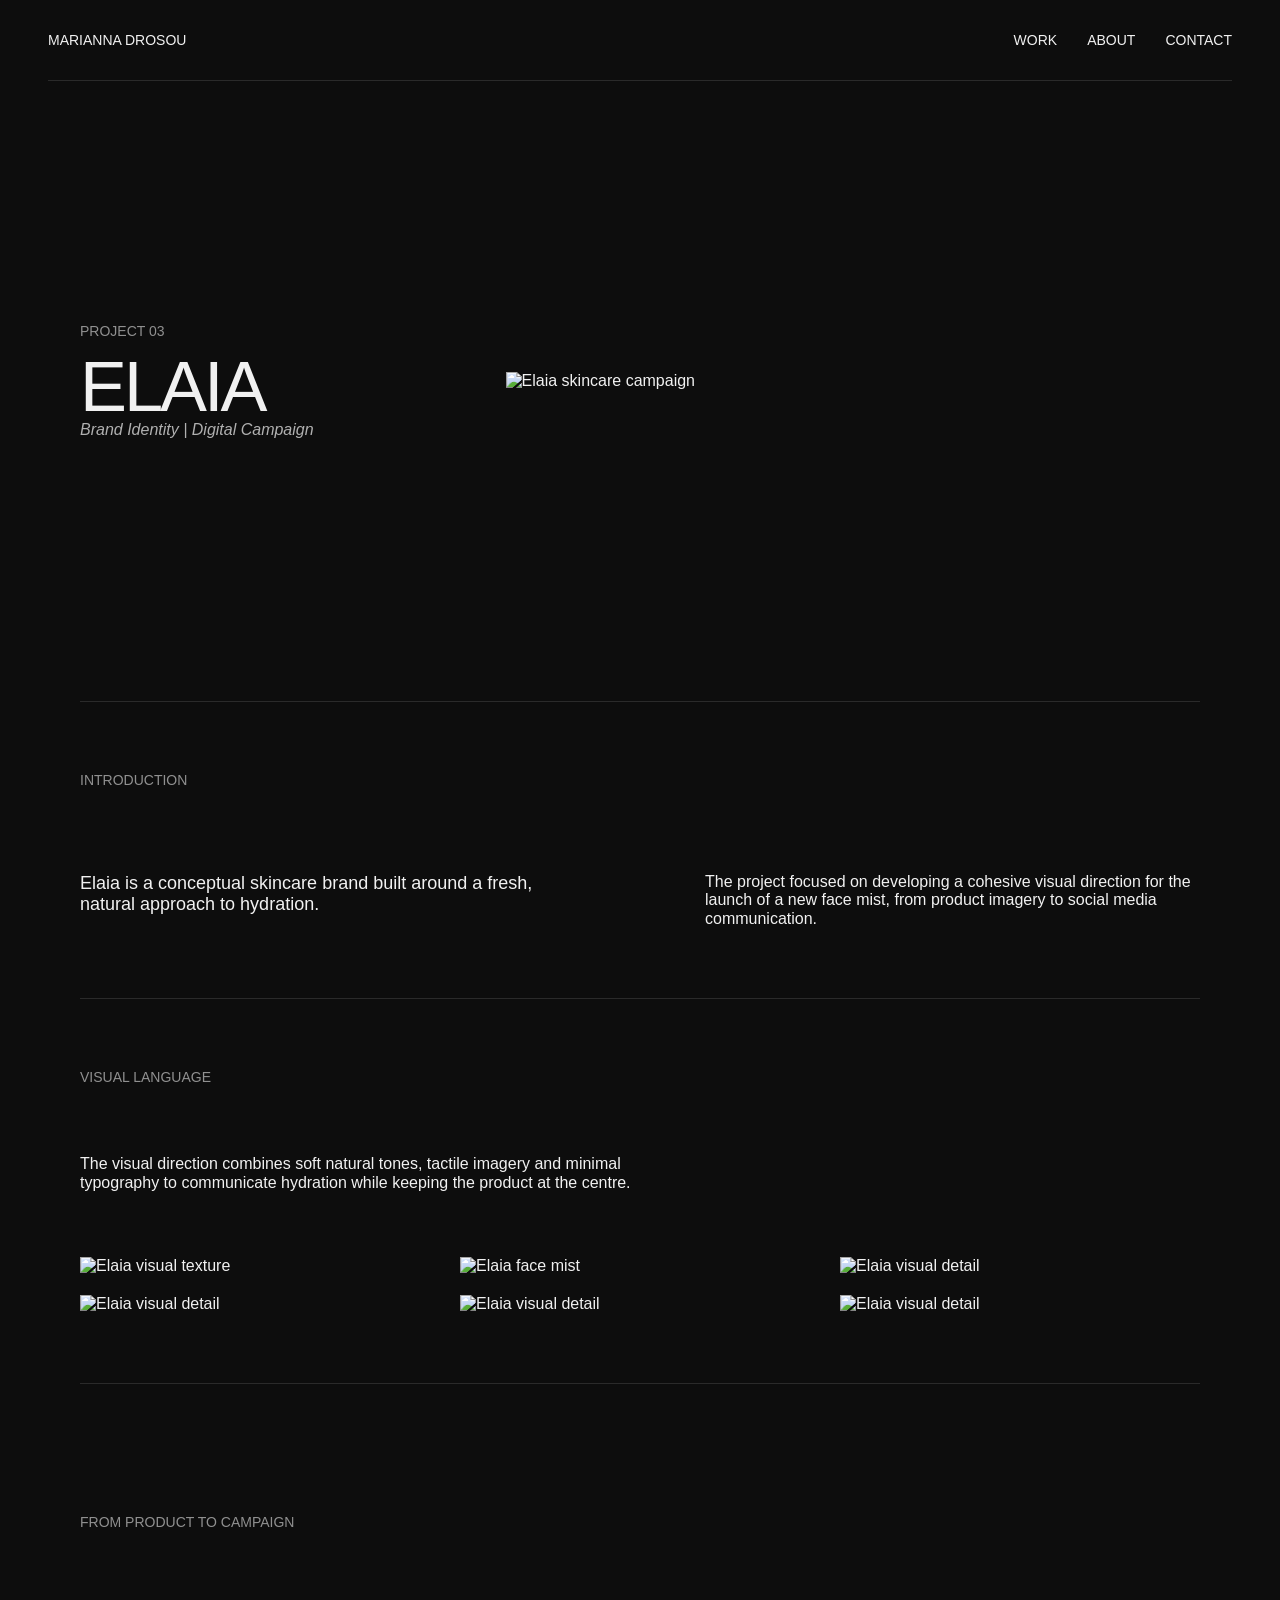
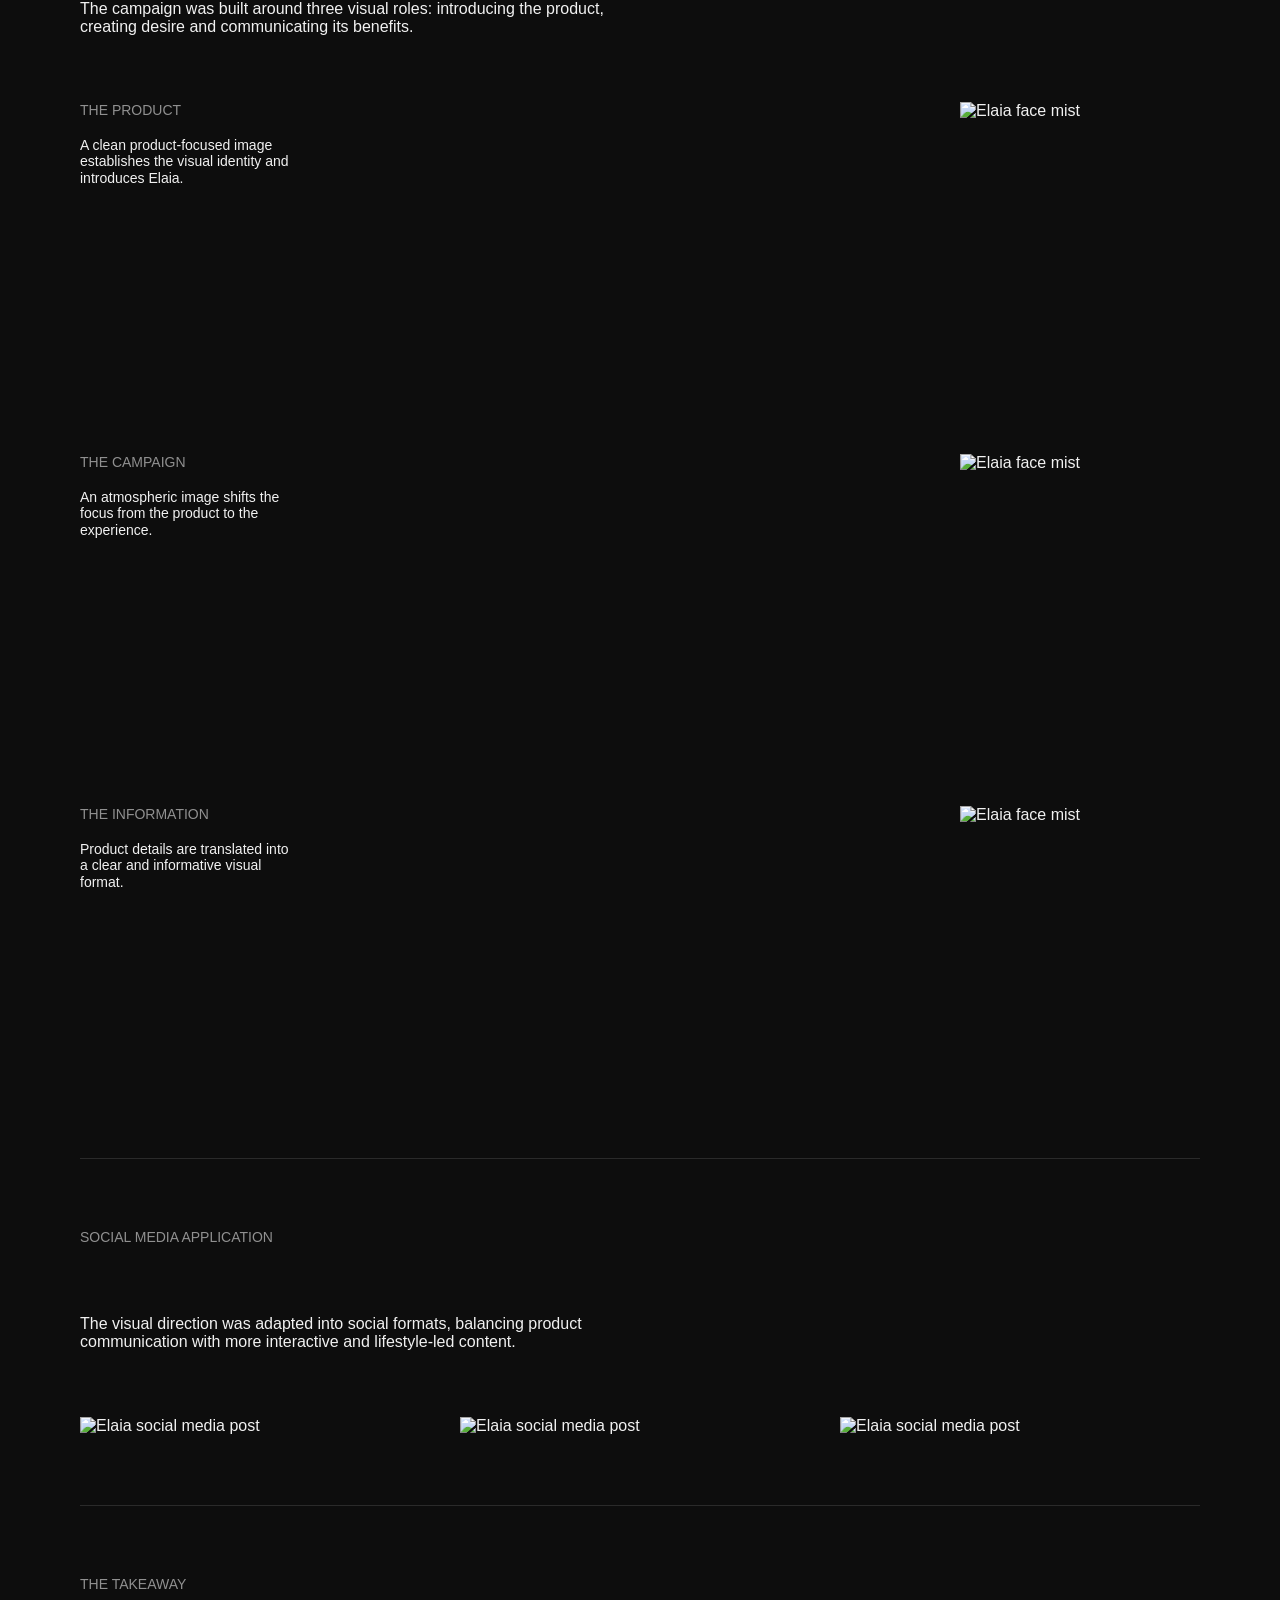
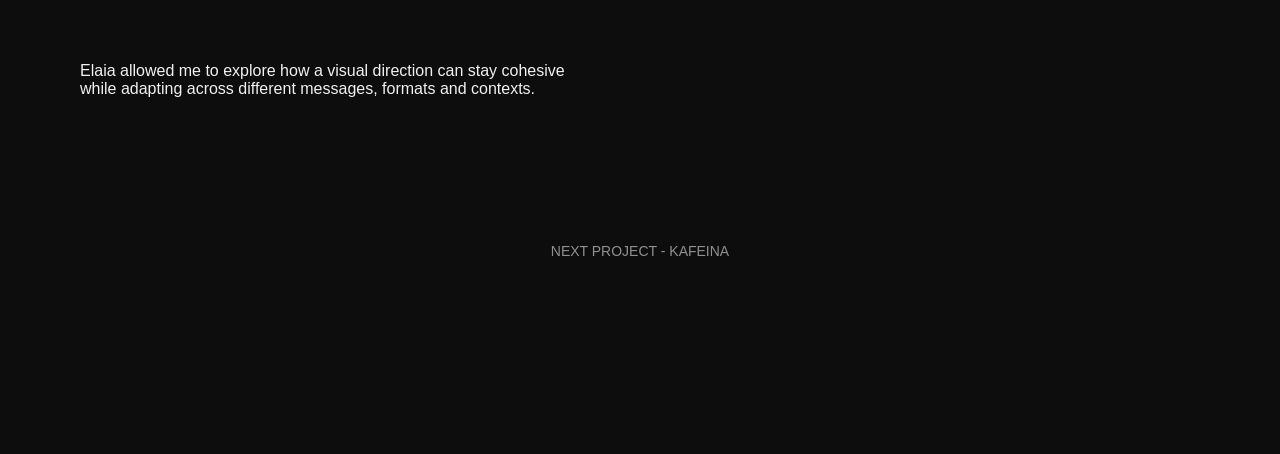
==== elaia.html @ b8cca8e2 "Add files via upload" ====
<!doctype html>
<html lang="en">
<head>
  <meta charset="UTF-8">
  <meta name="viewport" content="width=device-width, initial-scale=1.0">
  <title>Elaia — Marianna Drosou</title>
  <link rel="stylesheet" href="case-study.css">
</head>

<body>
  <header class="site-header">
    <a href="index.html" class="logo">MARIANNA DROSO<span>U</span></a>
    <nav>
      <a href="portfolio.html#work">WORK</a>
      <a href="portfolio.html#about">ABOUT</a>
      <a href="portfolio.html#contact">CONTACT</a>
    </nav>
  </header>

  <main class="case-study">
    <section class="project-hero">
      <div class="hero-copy">
        <p class="eyebrow">PROJECT 03</p>
        <h1>ELAIA</h1>
        <p class="category">Brand Identity | Digital Campaign</p>
      </div>

      <img src="./images/elaia-opening.png" alt="Elaia skincare campaign">
    </section>

    <section class="intro">
      <p class="section-label">INTRODUCTION</p>

      <div class="two-column">
        <p class="large-copy">
          Elaia is a conceptual skincare brand built around a fresh, natural
          approach to hydration.
        </p>

        <p>
          The project focused on developing a cohesive visual direction for
          the launch of a new face mist, from product imagery to social media
          communication.
        </p>
      </div>
    </section>

    <section class="content-section">
      <p class="section-label">VISUAL LANGUAGE</p>

      <p class="section-intro">
        The visual direction combines soft natural tones, tactile imagery and
        minimal typography to communicate hydration while keeping the product
        at the centre.
      </p>

      <div class="project-gallery">
        <img src="./images/visual-1-e.png" alt="Elaia visual texture">
        <img src="./images/visual-2-e.png" alt="Elaia face mist">
        <img src="./images/visual-3-e.png" alt="Elaia visual detail">
        <img src="./images/visual-4-e.png" alt="Elaia visual detail">
        <img src="./images/visual-5-e.png" alt="Elaia visual detail">
        <img src="./images/visual-6-e.png" alt="Elaia visual detail">
      </div>
    </section>

    <section class="content-section experience">
      <p class="section-label">FROM PRODUCT TO CAMPAIGN</p>

      <p class="section-intro">
        The campaign was built around three visual roles: introducing the
        product, creating desire and communicating its benefits.
      </p>

      <div class="elia-feature">
       <div>
    <p class="feature-label">THE PRODUCT</p>
    <p>A clean product-focused image establishes the visual identity and introduces Elaia.</p>
  </div>

  <img src="./images/the-product.png" alt="Elaia face mist">
</div>

<div class="elia-feature">
  <div>
    <p class="feature-label">THE CAMPAIGN</p>
    <p>An atmospheric image shifts the focus from the product to the experience.</p>
  </div>

  <img src="./images/the-campaign.png" alt="Elaia face mist">
</div>

<div class="elia-feature">
  <div>
    <p class="feature-label">THE INFORMATION</p>
    <p>Product details are translated into a clear and informative visual format.</p>
  </div>

  <img src="./images/the-information.png" alt="Elaia face mist">
</div>
    <section class="content-section">
      <p class="section-label">SOCIAL MEDIA APPLICATION</p>

      <p class="section-intro">
        The visual direction was adapted into social formats, balancing
        product communication with more interactive and lifestyle-led content.
      </p>

      <div class="project-gallery">
        <img src="./images/elaia-social-media-1.png" alt="Elaia social media post">
        <img src="./images/elaia-social-media-2.png" alt="Elaia social media post">
        <img src="./images/elaia-social-media-3.png" alt="Elaia social media post">
      </div>
    </section>

    <section class="takeaway">
      <p class="section-label">THE TAKEAWAY</p>

      <div class="two-column">
        <p>
          Elaia allowed me to explore how a visual direction can stay cohesive
          while adapting across different messages, formats and contexts.
        </p>
      </div>
    </section>

    <a class="next-project" href="kafeina.html">NEXT PROJECT - KAFEINA</a>
  </main>
</body>
</html>
---- case-study.css ----
:root {
  --bg: #0d0d0d;
  --text: #f1f1f1;
  --muted: #909090;
}

* {
  box-sizing: border-box;
}

html {
  scroll-behavior: smooth;
}

body {
  margin: 0;
  background: var(--bg);
  color: var(--text);
  font-family: Arial, Helvetica, sans-serif;
  font-size: 16px;
}

a {
  color: inherit;
  text-decoration: none;
}

.site-header {
  height: 81px;
  margin: 0 48px;
  border-bottom: 1px solid #2a2a2a;
  display: flex;
  align-items: center;
  justify-content: space-between;
}

.logo,
.site-header nav a {
  font-size: 14px;
}

.site-header nav {
  display: flex;
  gap: 30px;
}

.case-study {
  width: min(100% - 160px, 1280px);
  margin: 0 auto;
  padding-bottom: 100px;
}

.project-hero {
  min-height: 620px;
  padding: 70px 0 90px;
  position: relative;
  display: grid;
  grid-template-columns: 38% 62%;
  align-items: center;
}

.project-hero img {
  display: block;
  width: 100%;
  height: auto;
}

.eyebrow,
.section-label,
.feature-label {
  margin: 0;
  color: var(--muted);
  font-size: 14px;
}

.hero-copy {
  position: relative;
  z-index: 1;
}

.hero-copy h1 {
  margin: 16px 0 3px;
  font-size: clamp(45px, 5.5vw, 78px);
  font-weight: 400;
  letter-spacing: -3px;
  line-height: 0.9;
}

.category {
  margin: 0;
  color: #b0b0b0;
  font-size: 16px;
  font-style: italic;
}

.intro,
.content-section,
.takeaway {
  padding: 70px 0;
  border-top: 1px solid #2a2a2a;
}

.two-column {
  display: grid;
  grid-template-columns: 1fr 1fr;
  gap: 130px;
  margin-top: 85px;
}

.two-column p,
.section-intro {
  margin: 0;
  line-height: 1.15;
}

.large-copy {
  font-size: 18px;
}

.section-intro {
  max-width: 560px;
  margin: 70px 0 65px;
}

.visual-grid {
  display: grid;
  grid-template-columns: repeat(3, 1fr);
  gap: 28px;
}

.visual-grid img {
  width: 100%;
  height: 100%;
  display: block;
  object-fit: cover;
}

.experience {
  padding-top: 130px;
}

.feature {
  margin: 100px 0;
}

.feature-label {
  margin-bottom: 18px;
}

.feature img {
  width: 100%;
  display: block;
  height: auto;
}

.takeaway .two-column {
  margin-top: 70px;
}

.next-project {
  display: block;
  padding: 75px 0 25px;
  text-align: center;
  color: var(--muted);
  font-size: 14px;
}

.next-project:hover,
.site-header a:hover {
  color: white;
}

@media (max-width: 700px) {
  .site-header {
    height: 64px;
    margin: 0 20px;
  }

  .logo,
  .site-header nav a {
    font-size: 11px;
  }

  .site-header nav {
    gap: 14px;
  }

  .case-study {
    width: min(100% - 40px, 1280px);
  }

  .project-hero {
    min-height: 0;
    padding: 55px 0 70px;
    display: flex;
    flex-direction: column;
    align-items: stretch;
    gap: 30px;
  }

  .hero-copy h1 {
    font-size: 52px;
  }

  .intro,
  .content-section,
  .takeaway {
    padding: 55px 0;
  }

  .two-column {
    grid-template-columns: 1fr;
    gap: 35px;
    margin-top: 45px;
  }

  .section-intro {
    margin: 45px 0;
  }

  .visual-grid {
    gap: 12px;
  }

  .feature {
    margin: 65px 0;
  }

  .next-project {
    padding-top: 45px;
    font-size: 12px;
  }
}

.project-gallery {
  display: grid;
  grid-template-columns: repeat(3, 1fr);
  gap: 20px;
  margin-top: 50px;
}

.project-gallery img {
  width: 100%;
  display: block;
  height: auto;
}

@media (max-width: 700px) {
  .project-gallery {
    gap: 10px;
  }
}

.porsche-visuals {
  display: grid;
  grid-template-columns: repeat(6, 1fr);
  gap: 42px;
  margin-top: 55px;
}

.porsche-visuals img {
  display: block;
  width: 100%;
  height: 100%;
  object-fit: cover;
}

/* Top row: two larger cards */
.porsche-visuals .models {
  grid-column: 1 / 4;
  aspect-ratio: 1.08 / 1;
}

.porsche-visuals .dream-car {
  grid-column: 4 / 7;
  aspect-ratio: 1.2 / 1;
}

/* Bottom row: three smaller cards */
.porsche-visuals .gradient {
  grid-column: 1 / 3;
  aspect-ratio: 1 / 1;
}

.porsche-visuals .message {
  grid-column: 3 / 5;
  aspect-ratio: 1.08 / 1;
}

.porsche-visuals .care {
  grid-column: 5 / 7;
  aspect-ratio: 1.08 / 1;
}

@media (max-width: 700px) {
  .porsche-visuals {
    grid-template-columns: 1fr;
    gap: 16px;
  }

  .porsche-visuals .models,
  .porsche-visuals .dream-car,
  .porsche-visuals .gradient,
  .porsche-visuals .message,
  .porsche-visuals .care {
    grid-column: auto;
    aspect-ratio: auto;
    height: auto;
  }
}
.elia-feature {
  display: grid;
  grid-template-columns: 220px 240px;
  justify-content: space-between;
  align-items: start;
  gap: 48px;
  margin: 52px 0;
}

.elia-feature img {
  width: 240px;
  height: 300px;
  object-fit: cover;
  display: block;
}

.elia-feature .feature-label {
  margin-bottom: 18px;
}

.elia-feature p {
  margin: 0;
  max-width: 220px;
  font-size: 14px;
  line-height: 1.2;
}
@media (max-width: 700px) {
  .elia-feature {
    grid-template-columns: 1fr;
    gap: 24px;
  }

  .elia-feature img {
    width: 100%;
    height: auto;
  }
}

.catalogue-gallery {
  grid-template-columns: repeat(6, 1fr);
  gap: 20px;
}

.catalogue-gallery img {
  height: 100%;
  object-fit: cover;
}

/* Top row */
.catalogue-gallery img:nth-child(1) {
  grid-column: 1 / 5;
  aspect-ratio: 1.6 / 1;
}

.catalogue-gallery img:nth-child(2) {
  grid-column: 5 / 7;
  aspect-ratio: 0.72 / 1;
}

/* Bottom row */
.catalogue-gallery img:nth-child(3) {
  grid-column: 1 / 3;
  aspect-ratio: 1 / 1;
}

.catalogue-gallery img:nth-child(4) {
  grid-column: 3 / 5;
  aspect-ratio: 1 / 1;
}

.catalogue-gallery img:nth-child(5) {
  grid-column: 5 / 7;
  aspect-ratio: 1 / 1;
}

@media (max-width: 700px) {
  .catalogue-gallery {
    grid-template-columns: 1fr;
    gap: 12px;
  }

  .catalogue-gallery img {
    grid-column: auto !important;
    aspect-ratio: auto !important;
    height: auto;
  }
}
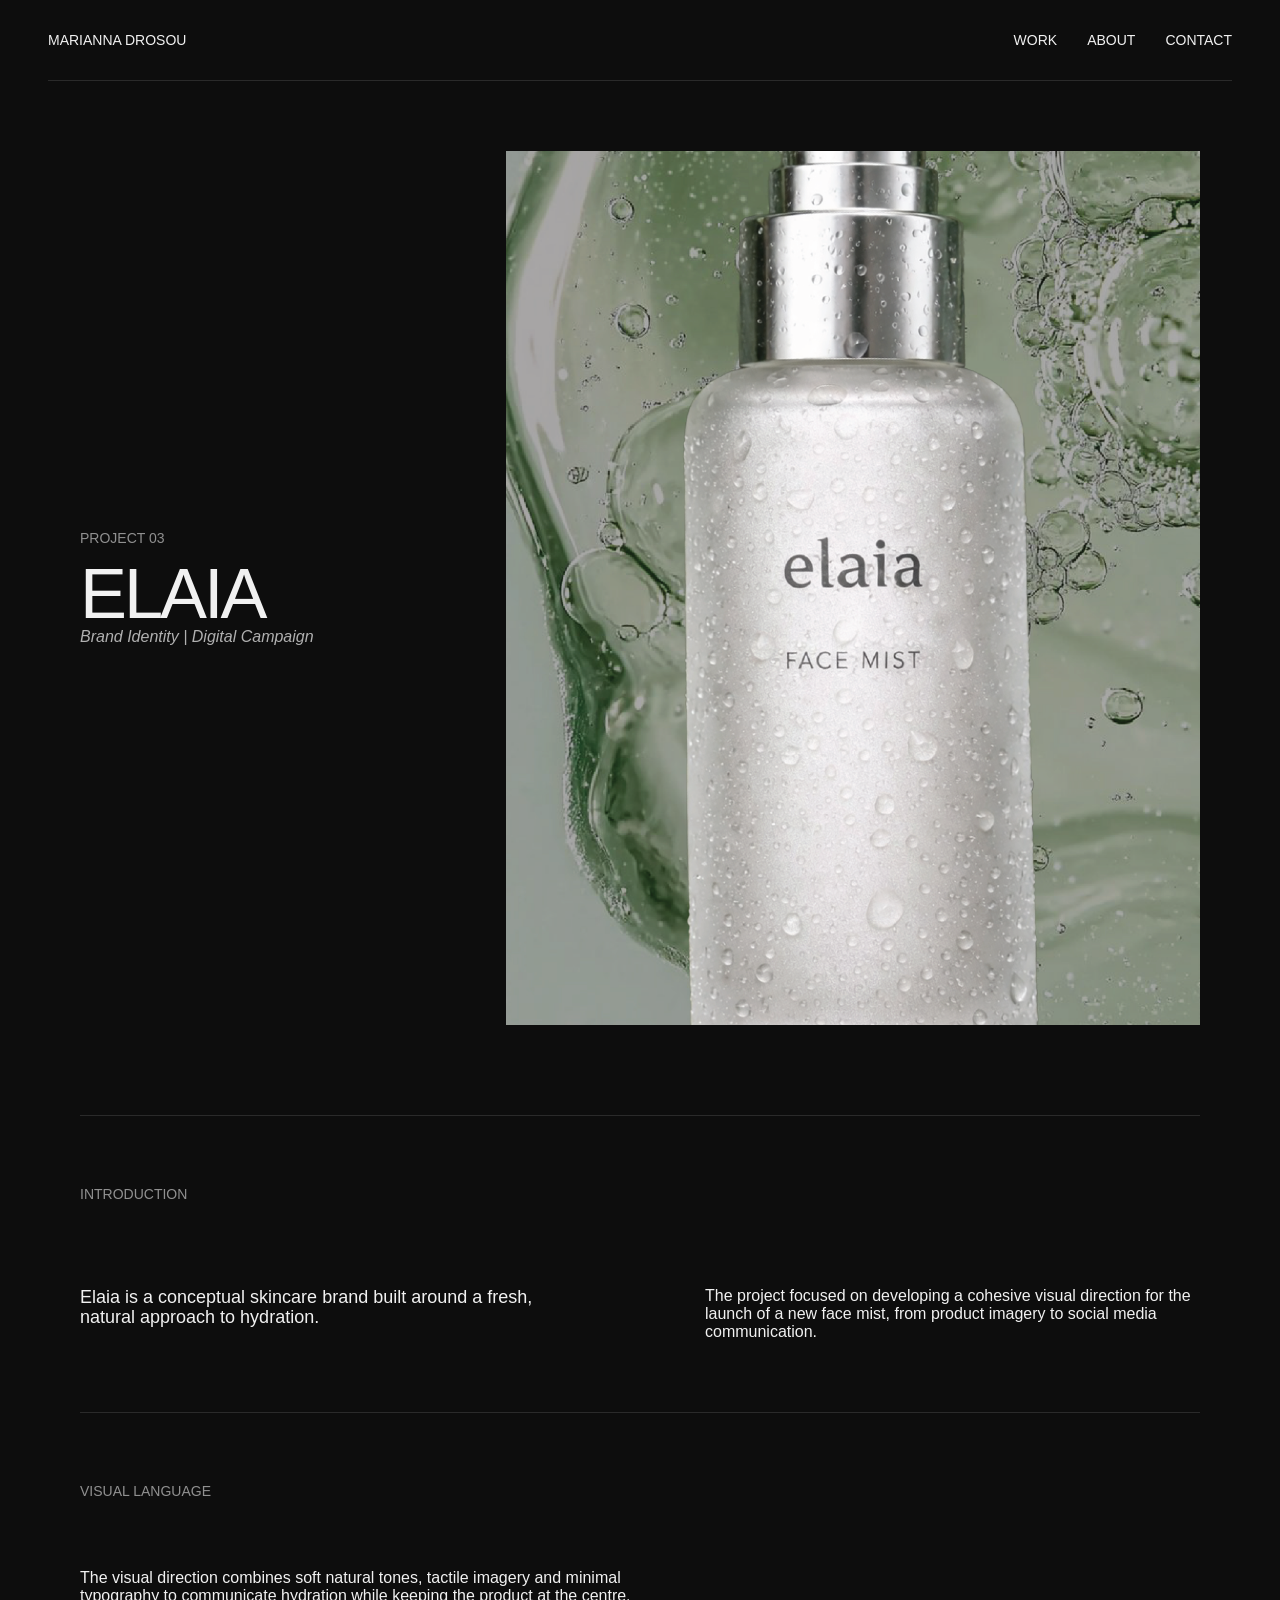
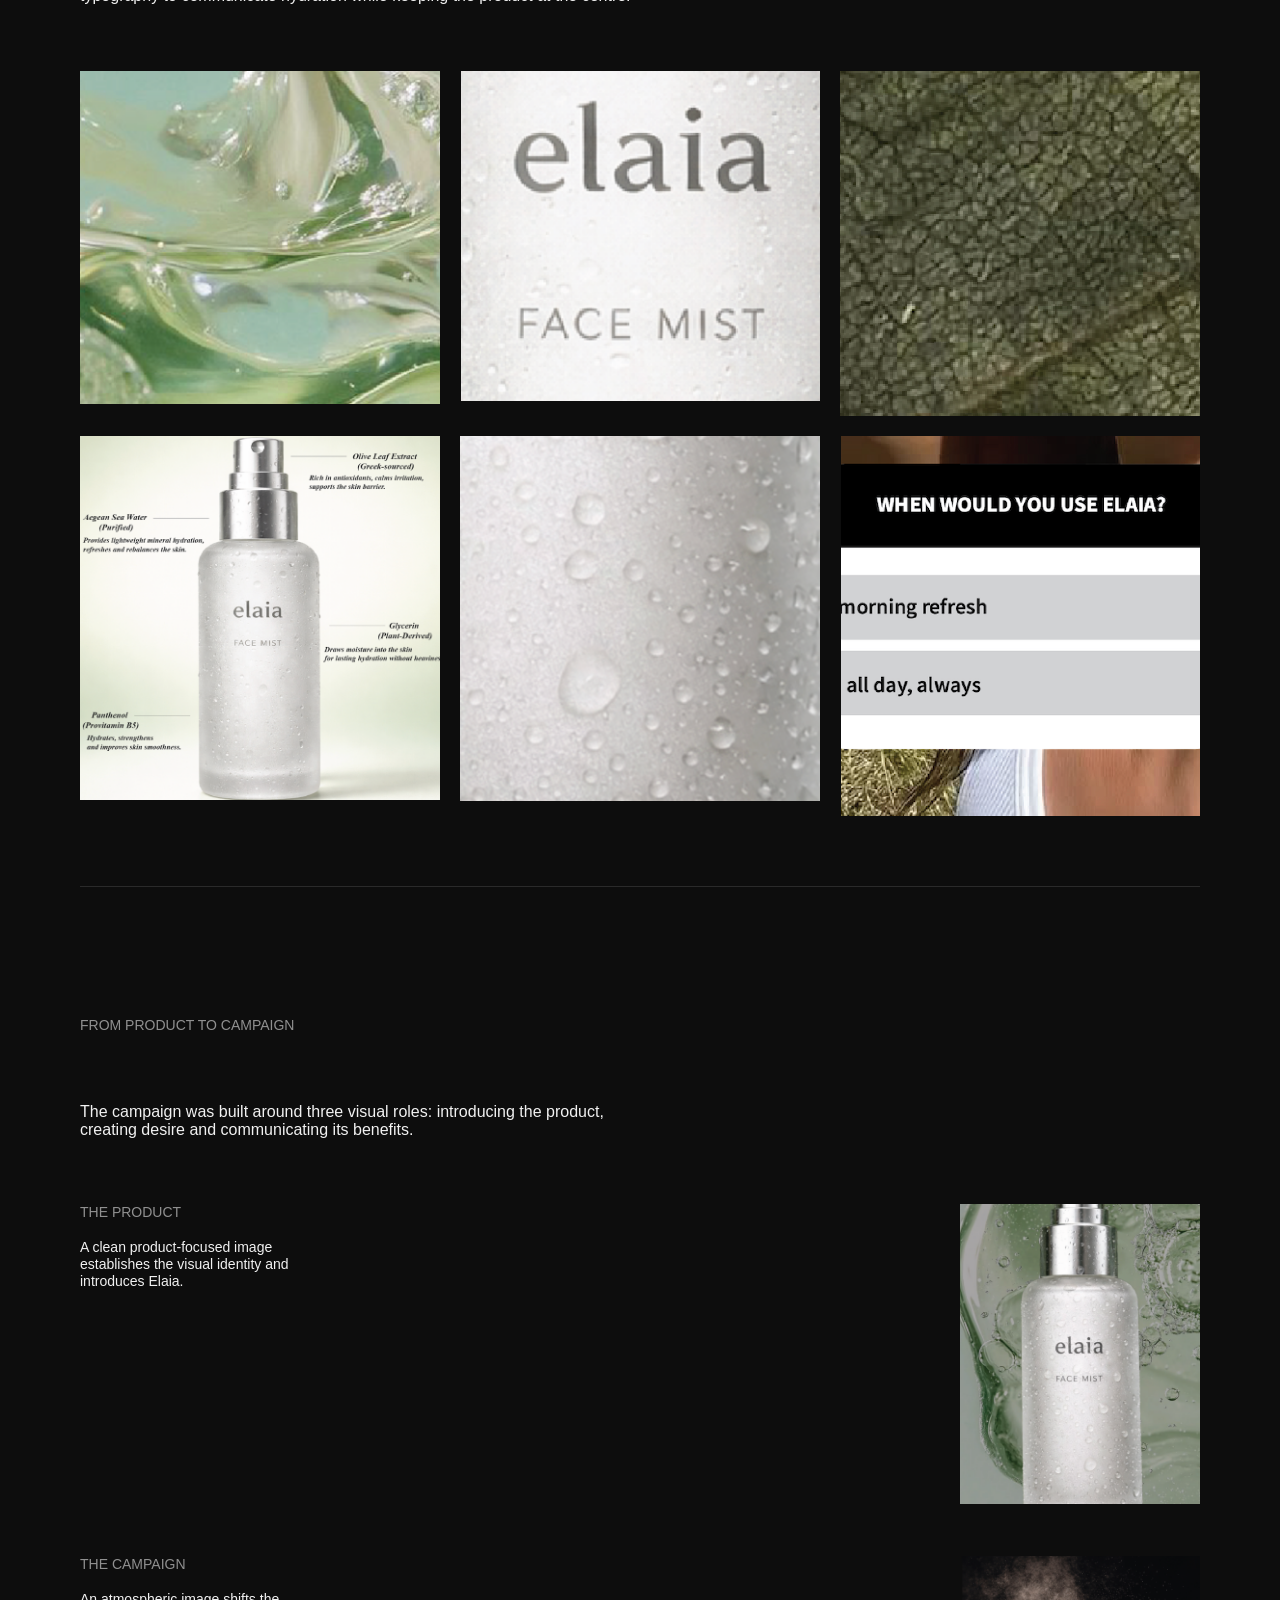
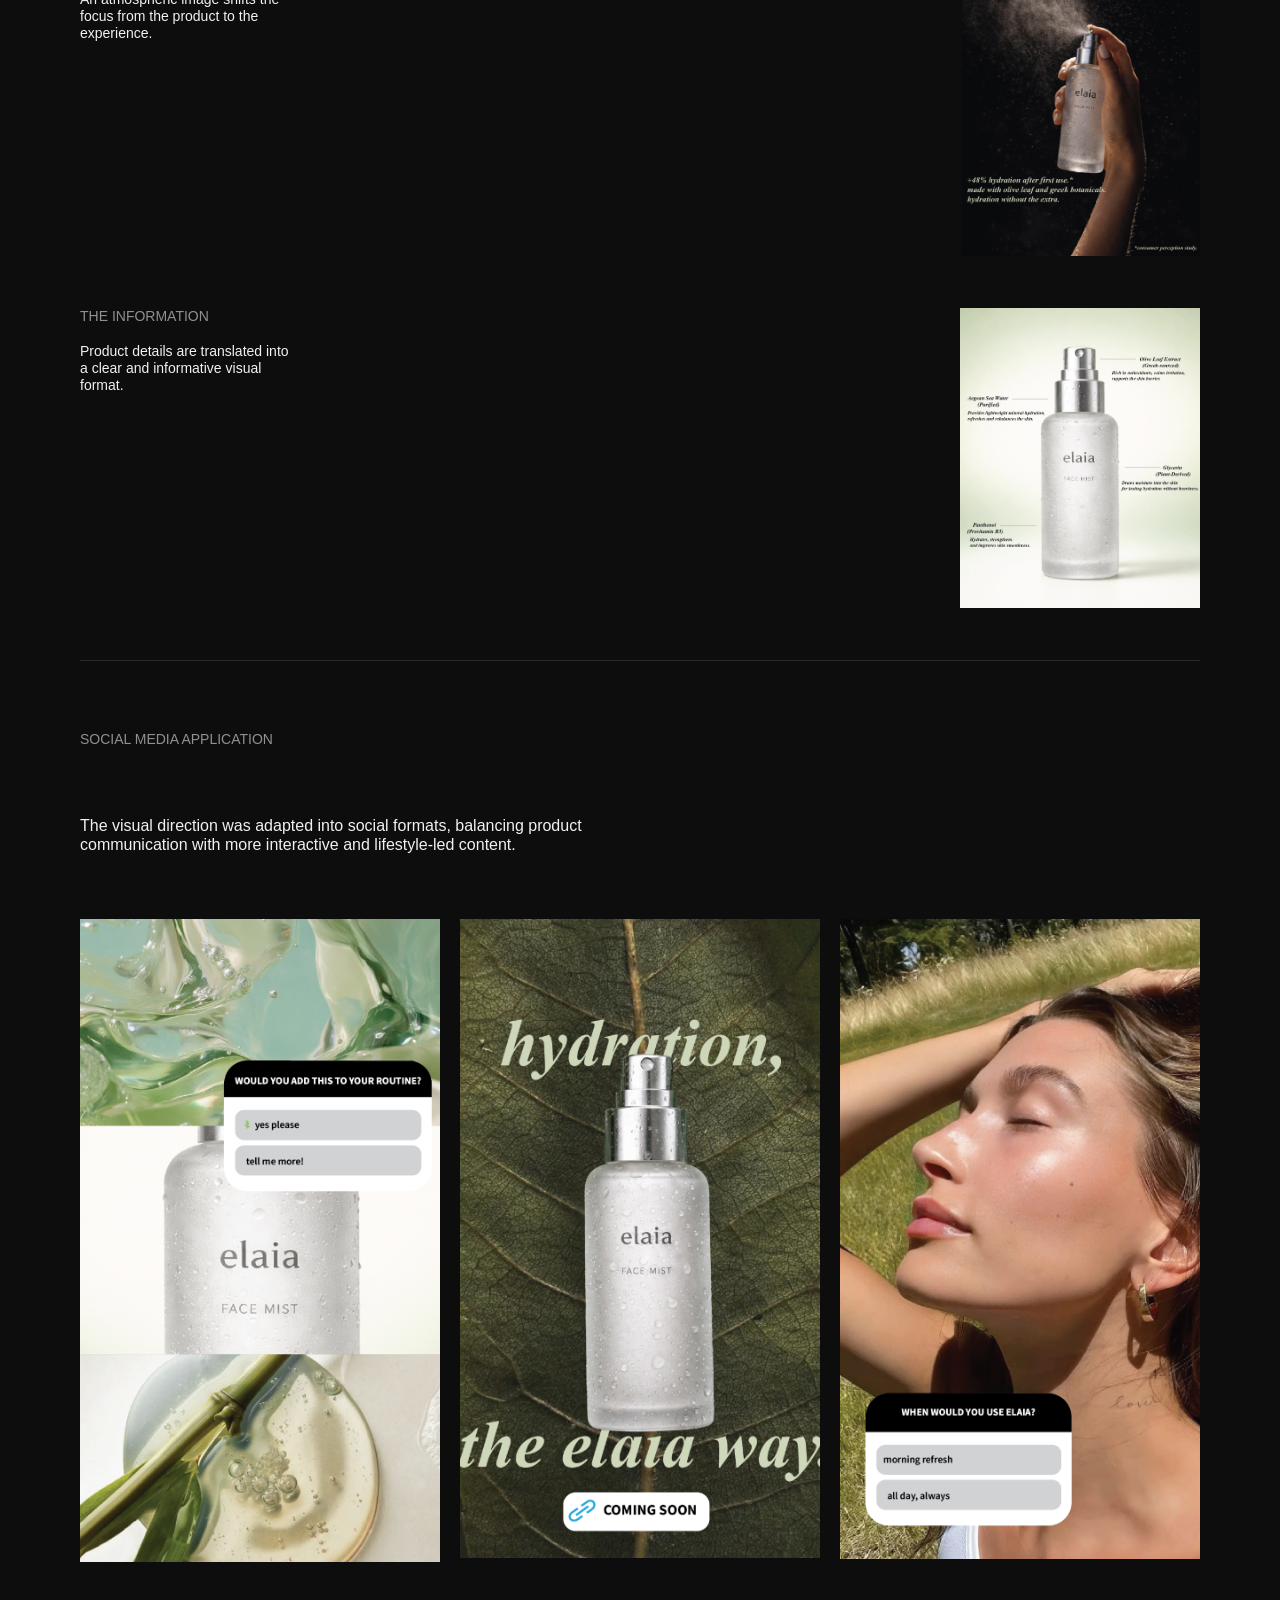
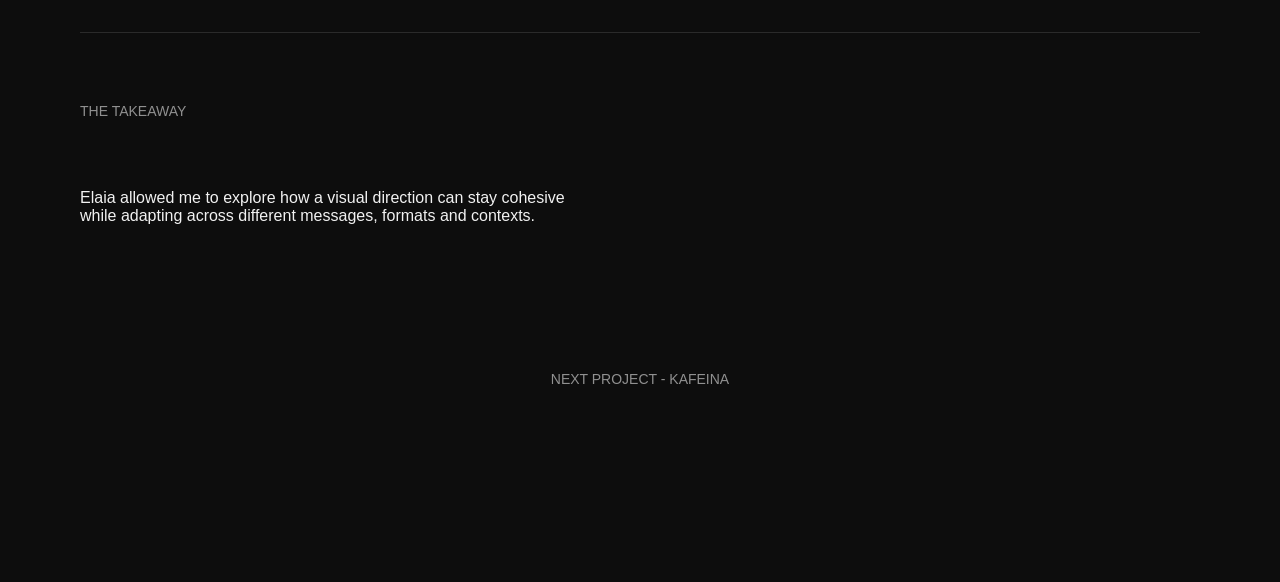
==== commit 2ae7b188: "Add files via upload" ====
--- a/elaia.html
+++ b/elaia.html
@@ -11,9 +11,9 @@
   <header class="site-header">
     <a href="index.html" class="logo">MARIANNA DROSO<span>U</span></a>
     <nav>
-      <a href="portfolio.html#work">WORK</a>
-      <a href="portfolio.html#about">ABOUT</a>
-      <a href="portfolio.html#contact">CONTACT</a>
+      <a href="index.html#work">WORK</a>
+      <a href="index.html#about">ABOUT</a>
+      <a href="index.html#contact">CONTACT</a>
     </nav>
   </header>
 
@@ -25,7 +25,7 @@
         <p class="category">Brand Identity | Digital Campaign</p>
       </div>
 
-      <img src="./images/elaia-opening.png" alt="Elaia skincare campaign">
+      <img src="elaia-opening.png" alt="Elaia skincare campaign">
     </section>
 
     <section class="intro">
@@ -55,12 +55,12 @@
       </p>
 
       <div class="project-gallery">
-        <img src="./images/visual-1-e.png" alt="Elaia visual texture">
-        <img src="./images/visual-2-e.png" alt="Elaia face mist">
-        <img src="./images/visual-3-e.png" alt="Elaia visual detail">
-        <img src="./images/visual-4-e.png" alt="Elaia visual detail">
-        <img src="./images/visual-5-e.png" alt="Elaia visual detail">
-        <img src="./images/visual-6-e.png" alt="Elaia visual detail">
+        <img src="visual-1-e.png" alt="Elaia visual texture">
+        <img src="visual-2-e.png" alt="Elaia face mist">
+        <img src="visual-3-e.png" alt="Elaia visual detail">
+        <img src="visual-4-e.png" alt="Elaia visual detail">
+        <img src="visual-5-e.png" alt="Elaia visual detail">
+        <img src="visual-6-e.png" alt="Elaia visual detail">
       </div>
     </section>
 
@@ -78,7 +78,7 @@
     <p>A clean product-focused image establishes the visual identity and introduces Elaia.</p>
   </div>
 
-  <img src="./images/the-product.png" alt="Elaia face mist">
+  <img src="the-product.png" alt="Elaia face mist">
 </div>
 
 <div class="elia-feature">
@@ -87,7 +87,7 @@
     <p>An atmospheric image shifts the focus from the product to the experience.</p>
   </div>
 
-  <img src="./images/the-campaign.png" alt="Elaia face mist">
+  <img src="the-campaign.png" alt="Elaia face mist">
 </div>
 
 <div class="elia-feature">
@@ -96,7 +96,7 @@
     <p>Product details are translated into a clear and informative visual format.</p>
   </div>
 
-  <img src="./images/the-information.png" alt="Elaia face mist">
+  <img src="the-information.png" alt="Elaia face mist">
 </div>
     <section class="content-section">
       <p class="section-label">SOCIAL MEDIA APPLICATION</p>
@@ -107,9 +107,9 @@
       </p>
 
       <div class="project-gallery">
-        <img src="./images/elaia-social-media-1.png" alt="Elaia social media post">
-        <img src="./images/elaia-social-media-2.png" alt="Elaia social media post">
-        <img src="./images/elaia-social-media-3.png" alt="Elaia social media post">
+        <img src="elaia-social-media-1.png" alt="Elaia social media post">
+        <img src="elaia-social-media-2.png" alt="Elaia social media post">
+        <img src="elaia-social-media-3.png" alt="Elaia social media post">
       </div>
     </section>
 
